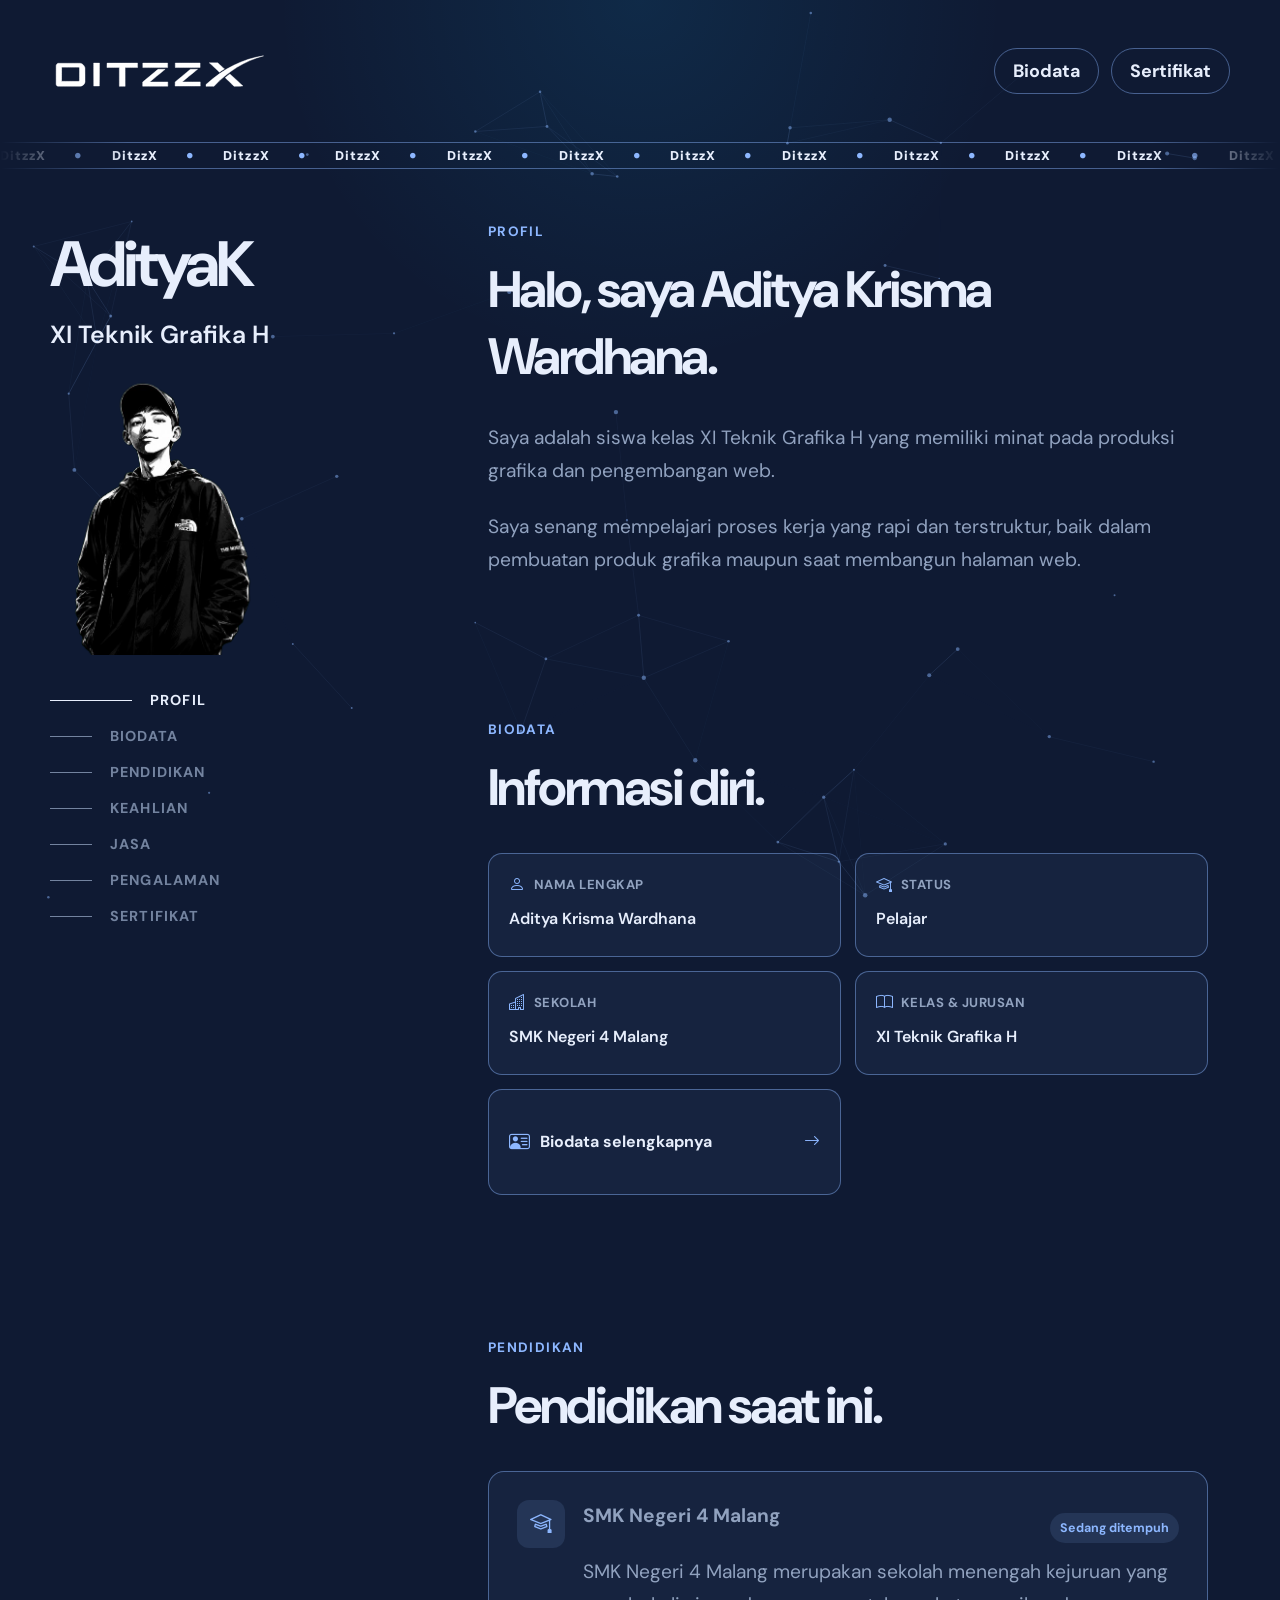
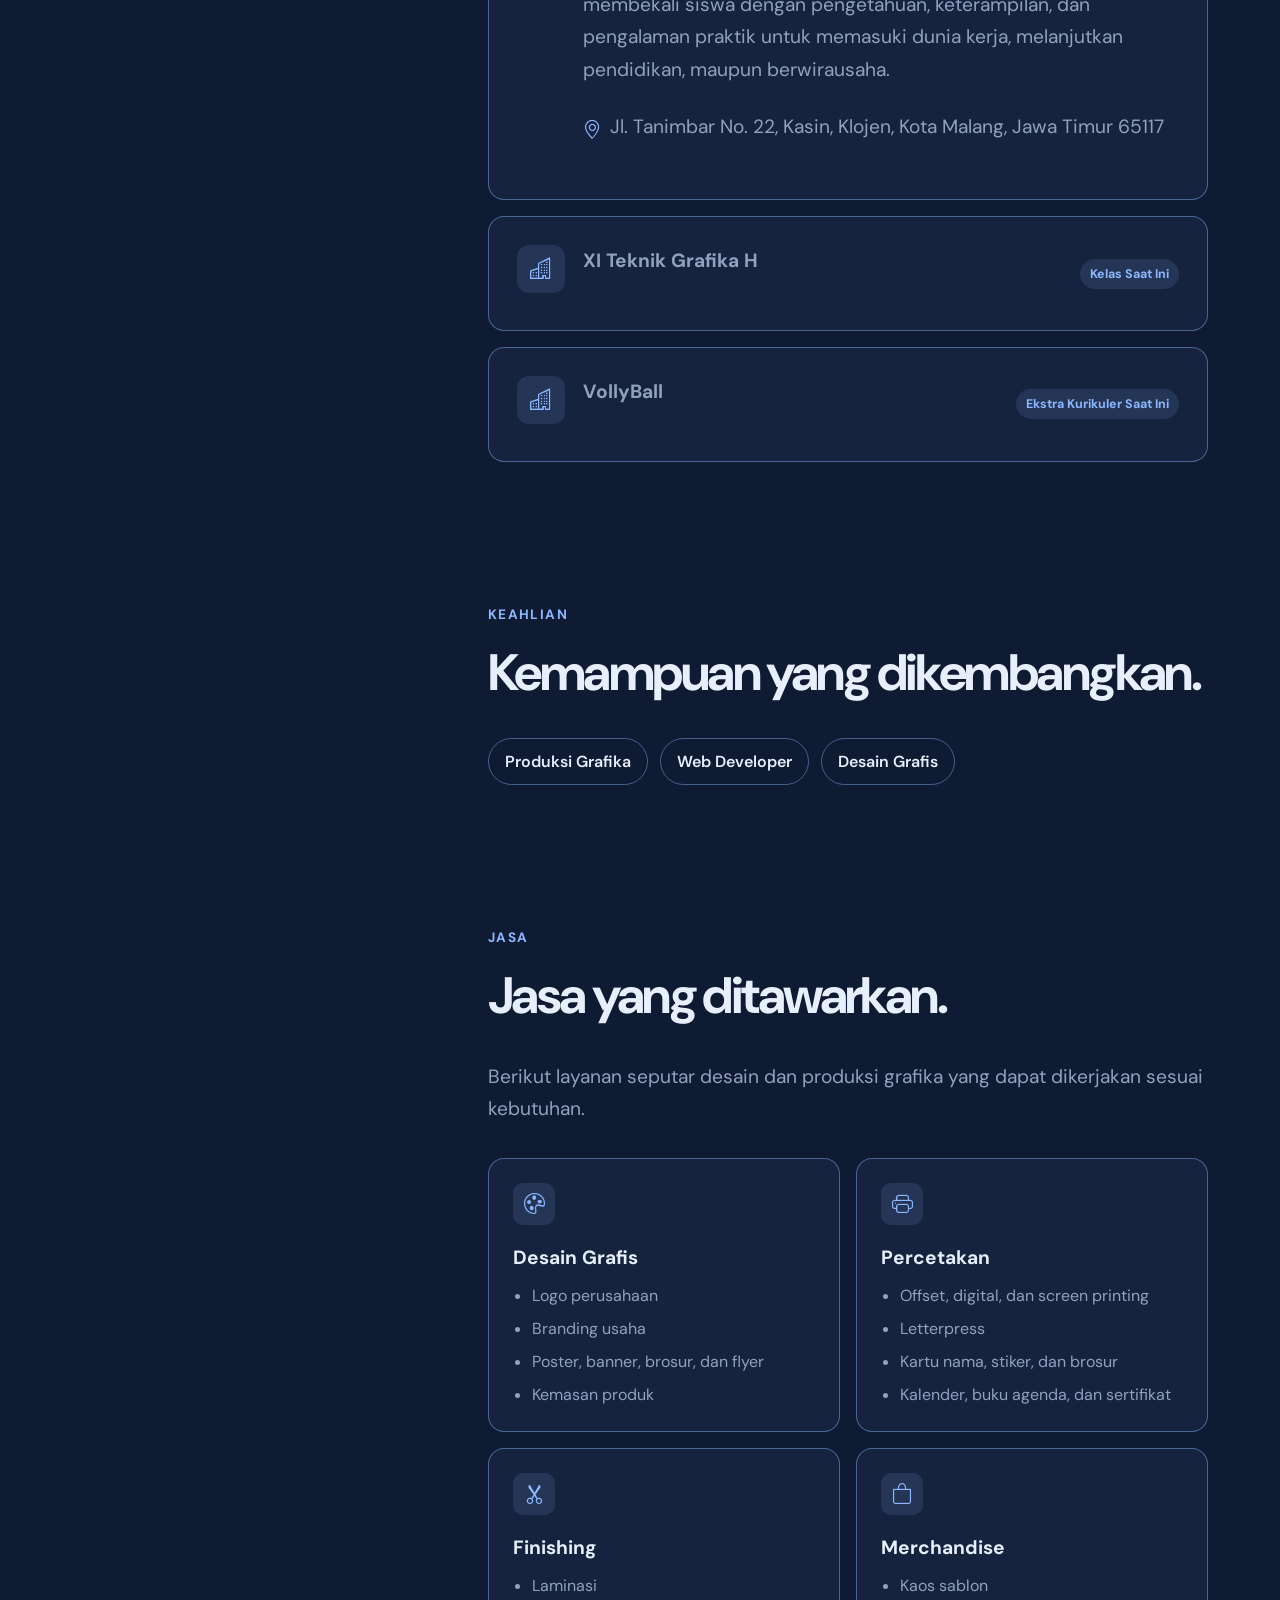
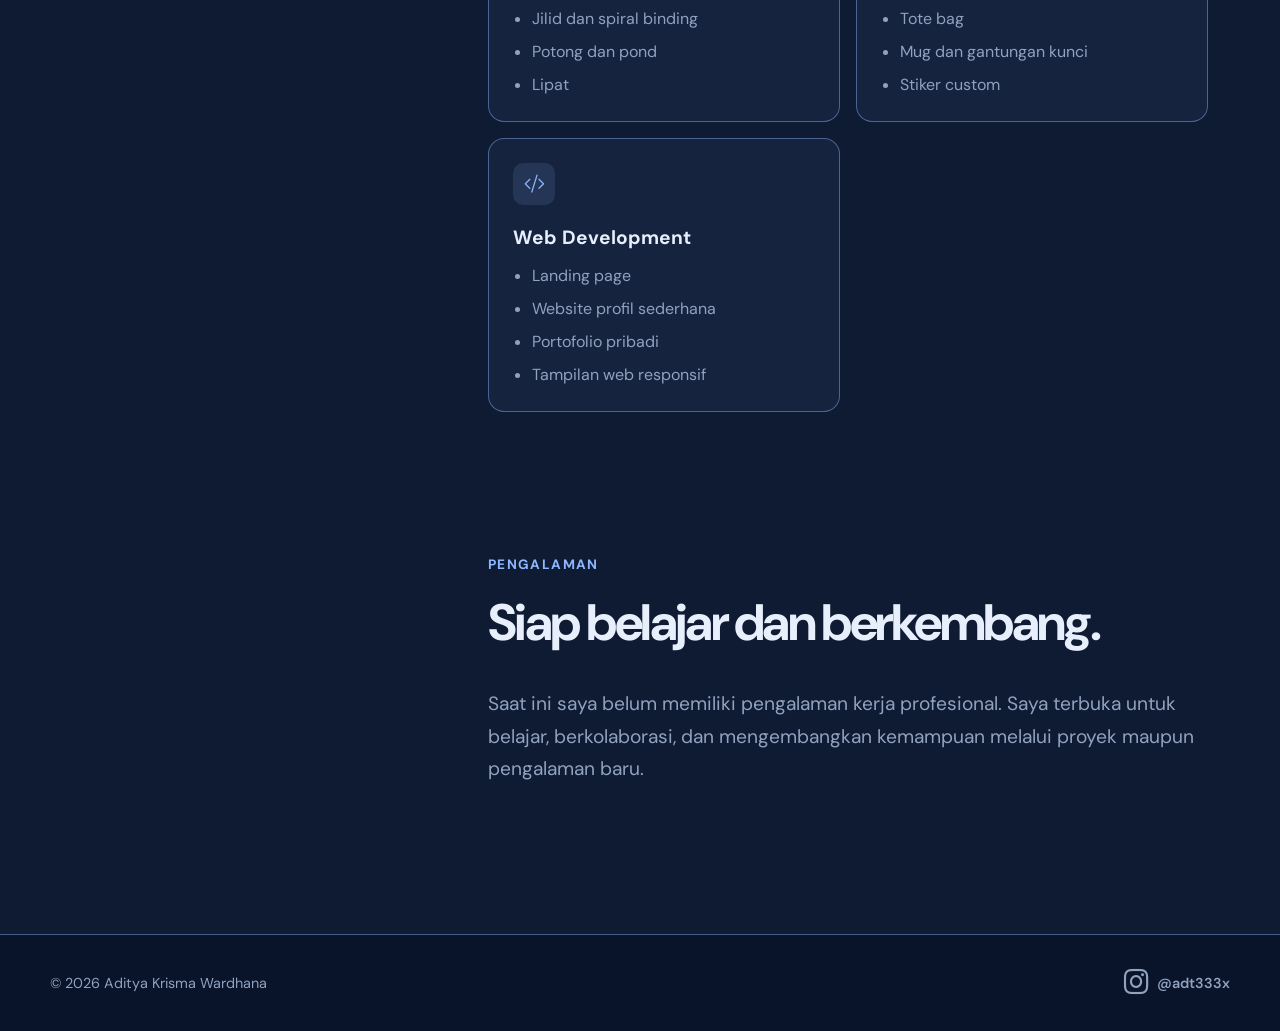
==== index.html @ 6a196bc0 "Add files via upload" ====
<!DOCTYPE html>
<html lang="id">
<head>
    <meta charset="UTF-8">
    <meta name="viewport" content="width=device-width, initial-scale=1.0">
    <meta name="description" content="CV Aditya Krisma Wardhana — Siswa XI Teknik Grafika H">
    <link rel="icon" href="img/XlogoPortofolio.svg">
    <link rel="preconnect" href="https://fonts.googleapis.com">
    <link rel="preconnect" href="https://fonts.gstatic.com" crossorigin>
    <link href="https://fonts.googleapis.com/css2?family=DM+Sans:wght@400;500;600;700&display=swap" rel="stylesheet">
    <link rel="stylesheet" href="https://cdn.jsdelivr.net/npm/bootstrap-icons@1.11.3/font/bootstrap-icons.min.css">
    <link rel="stylesheet" href="style.css">
    <title>CV Aditya Krisma Wardhana</title>
</head>
<body>
    <canvas id="background-nodes" aria-hidden="true"></canvas>
    <header class="navbarcon">
        <a href="#about" aria-label="Ke profil Aditya Krisma Wardhana">
            <img src="img/DitzzXlogoPortofolio.svg" alt="Logo CV Aditya Krisma Wardhana">
        </a>
        <div class="navbar-actions" aria-label="Menu halaman">
            <a class="navbartext" href="biodata.html">Biodata</a>
            <a class="navbartext" href="sertifikat.html">Sertifikat</a>
        </div>
    </header>
    
    <section class="marquee">
        <div class="marquee-track">
            <div class="marquee-group" aria-hidden="true">
                <span>DitzzX</span><span class="marquee-dot">•</span><span>DitzzX</span><span class="marquee-dot">•</span>
                <span>DitzzX</span><span class="marquee-dot">•</span><span>DitzzX</span><span class="marquee-dot">•</span>
                <span>DitzzX</span><span class="marquee-dot">•</span><span>DitzzX</span><span class="marquee-dot">•</span>
                <span>DitzzX</span><span class="marquee-dot">•</span><span>DitzzX</span><span class="marquee-dot">•</span>
                <span>DitzzX</span><span class="marquee-dot">•</span><span>DitzzX</span><span class="marquee-dot">•</span>
                <span>DitzzX</span><span class="marquee-dot">•</span><span>DitzzX</span><span class="marquee-dot">•</span>
                <span>DitzzX</span><span class="marquee-dot">•</span><span>DitzzX</span><span class="marquee-dot">•</span>
                <span>DitzzX</span><span class="marquee-dot">•</span><span>DitzzX</span><span class="marquee-dot">•</span>
                <span>DitzzX</span><span class="marquee-dot">•</span><span>DitzzX</span><span class="marquee-dot">•</span>
                <span>DitzzX</span><span class="marquee-dot">•</span><span>DitzzX</span><span class="marquee-dot">•</span>
            </div>

            <div class="marquee-group" aria-hidden="true">
                <span>DitzzX</span><span class="marquee-dot">•</span><span>DitzzX</span><span class="marquee-dot">•</span>
                <span>DitzzX</span><span class="marquee-dot">•</span><span>DitzzX</span><span class="marquee-dot">•</span>
                <span>DitzzX</span><span class="marquee-dot">•</span><span>DitzzX</span><span class="marquee-dot">•</span>
                <span>DitzzX</span><span class="marquee-dot">•</span><span>DitzzX</span><span class="marquee-dot">•</span>
                <span>DitzzX</span><span class="marquee-dot">•</span><span>DitzzX</span><span class="marquee-dot">•</span>
                <span>DitzzX</span><span class="marquee-dot">•</span><span>DitzzX</span><span class="marquee-dot">•</span>
                <span>DitzzX</span><span class="marquee-dot">•</span><span>DitzzX</span><span class="marquee-dot">•</span>
                <span>DitzzX</span><span class="marquee-dot">•</span><span>DitzzX</span><span class="marquee-dot">•</span>
                <span>DitzzX</span><span class="marquee-dot">•</span><span>DitzzX</span><span class="marquee-dot">•</span>
                <span>DitzzX</span><span class="marquee-dot">•</span><span>DitzzX</span><span class="marquee-dot">•</span>
            </div>
        </div>
    </section>

    <main class="portfolio">
        <aside class="sidebar">
            <div class="intro">
                <h1>AdityaK</h1>
                <p class="role">XI Teknik Grafika H</p>
                <img class="sidebar-image" src="img/Hero.png" alt="Foto ilustrasi Aditya Krisma Wardhana">
            </div>

            <nav class="section-nav" aria-label="Navigasi CV">
                <a class="active" href="#about">Profil</a>
                <a href="#biodata">Biodata</a>
                <a href="#education">Pendidikan</a>
                <a href="#skills">Keahlian</a>
                <a href="#services">Jasa</a>
                <a href="#experience">Pengalaman</a>
                <a href="sertifikat.html">Sertifikat</a>
            </nav>
        </aside>

        <div class="content-column">
            <section class="content" id="about">
                <p class="eyebrow">Profil</p>
                <h2>Halo, saya Aditya Krisma Wardhana.</h2>
                <p>Saya adalah siswa kelas XI Teknik Grafika H yang memiliki minat pada produksi grafika dan pengembangan web.</p>
                <p>Saya senang mempelajari proses kerja yang rapi dan terstruktur, baik dalam pembuatan produk grafika maupun saat membangun halaman web.</p>
            </section>

            <section class="content" id="biodata">
                <p class="eyebrow">Biodata</p>
                <h2>Informasi diri.</h2>
                <dl class="bio-data">
                    <div>
                        <dt><i class="bi bi-person" aria-hidden="true"></i> Nama lengkap</dt>
                        <dd>Aditya Krisma Wardhana</dd>
                    </div>
                    <div>
                        <dt><i class="bi bi-mortarboard" aria-hidden="true"></i> Status</dt>
                        <dd>Pelajar</dd>
                    </div>
                    <div>
                        <dt><i class="bi bi-buildings" aria-hidden="true"></i> Sekolah</dt>
                        <dd>SMK Negeri 4 Malang</dd>
                    </div>
                    <div>
                        <dt><i class="bi bi-book" aria-hidden="true"></i> Kelas &amp; jurusan</dt>
                        <dd>XI Teknik Grafika H</dd>
                    </div>
                    <div>
                        <a class="bio-more" href="biodata.html">
                            <i class="bi bi-person-vcard" aria-hidden="true"></i>
                            Biodata selengkapnya
                            <i class="bi bi-arrow-right" aria-hidden="true"></i>
                        </a>
                    </div>
                </dl>
            </section>

            <section class="content" id="education">
                <p class="eyebrow">Pendidikan</p>
                <h2>Pendidikan saat ini.</h2>
                <div class="education-card">
                    <div class="education-icon" aria-hidden="true"><i class="bi bi-mortarboard"></i></div>
                    <div class="education-detail">
                        <div class="education-heading">
                            <div>
                                <p class="cv-title">SMK Negeri 4 Malang</p>
                            </div>
                            <span class="education-status">Sedang ditempuh</span>
                        </div>
                        <p>SMK Negeri 4 Malang merupakan sekolah menengah kejuruan yang membekali siswa dengan pengetahuan, keterampilan, 
                            dan pengalaman praktik untuk memasuki dunia kerja, melanjutkan pendidikan, maupun berwirausaha.</p>
                        <p class="education-address"><i class="bi bi-geo-alt" aria-hidden="true"></i> Jl. Tanimbar No. 22, Kasin, Klojen, Kota Malang, 
                            Jawa Timur 65117</p>
                    </div>
                </div>
                <div class="education-card">
                    <div class="education-icon" aria-hidden="true"><i class="bi bi-buildings"></i></div>
                    <div class="education-detail">
                        <div class="education-heading">
                            <div>
                                <p class="cv-title">XI Teknik Grafika H</p>
                            </div>
                            <span class="education-status">Kelas Saat Ini</span>
                        </div>                  
                    </div>
                </div>
                <div class="education-card">
                    <div class="education-icon" aria-hidden="true"><i class="bi bi-buildings"></i></div>
                    <div class="education-detail">
                        <div class="education-heading">
                            <div>
                                <p class="cv-title">VollyBall</p>
                            </div>
                            <span class="education-status">Ekstra Kurikuler Saat Ini</span>
                        </div>                  
                    </div>
                </div>
            </section>

            <section class="content" id="skills">
                <p class="eyebrow">Keahlian</p>
                <h2>Kemampuan yang dikembangkan.</h2>
                <ul class="skill-list">
                    <li>Produksi Grafika</li>
                    <li>Web Developer</li>
                    <li>Desain Grafis</li>
                </ul>
            </section>

            <section class="content" id="services">
                <p class="eyebrow">Jasa</p>
                <h2>Jasa yang ditawarkan.</h2>
                <p>Berikut layanan seputar desain dan produksi grafika yang dapat dikerjakan sesuai kebutuhan.</p>

                <div class="service-grid">
                    <article class="service-card">
                        <i class="bi bi-palette" aria-hidden="true"></i>
                        <h3>Desain Grafis</h3>
                        <ul>
                            <li>Logo perusahaan</li>
                            <li>Branding usaha</li>
                            <li>Poster, banner, brosur, dan flyer</li>
                            <li>Kemasan produk</li>
                        </ul>
                    </article>

                    <article class="service-card">
                        <i class="bi bi-printer" aria-hidden="true"></i>
                        <h3>Percetakan</h3>
                        <ul>
                            <li>Offset, digital, dan screen printing</li>
                            <li>Letterpress</li>
                            <li>Kartu nama, stiker, dan brosur</li>
                            <li>Kalender, buku agenda, dan sertifikat</li>
                        </ul>
                    </article>

                    <article class="service-card">
                        <i class="bi bi-scissors" aria-hidden="true"></i>
                        <h3>Finishing</h3>
                        <ul>
                            <li>Laminasi</li>
                            <li>Jilid dan spiral binding</li>
                            <li>Potong dan pond</li>
                            <li>Lipat</li>
                        </ul>
                    </article>

                    <article class="service-card">
                        <i class="bi bi-bag" aria-hidden="true"></i>
                        <h3>Merchandise</h3>
                        <ul>
                            <li>Kaos sablon</li>
                            <li>Tote bag</li>
                            <li>Mug dan gantungan kunci</li>
                            <li>Stiker custom</li>
                        </ul>
                    </article>

                    <article class="service-card">
                        <i class="bi bi-code-slash" aria-hidden="true"></i>
                        <h3>Web Development</h3>
                        <ul>
                            <li>Landing page</li>
                            <li>Website profil sederhana</li>
                            <li>Portofolio pribadi</li>
                            <li>Tampilan web responsif</li>
                        </ul>
                    </article>
                </div>
            </section>

            <section class="content" id="experience">
                <p class="eyebrow">Pengalaman</p>
                <h2>Siap belajar dan berkembang.</h2>
                <p>Saat ini saya belum memiliki pengalaman kerja profesional. Saya terbuka untuk belajar, berkolaborasi, dan mengembangkan kemampuan melalui proyek maupun pengalaman baru.</p>
            </section>
        </div>
    </main>

    <footer class="site-footer">
        <div class="footer-content">
            <p>© 2026 Aditya Krisma Wardhana</p>
            <div class="social-links" aria-label="Media sosial Aditya">
                <a href="https://www.instagram.com/adt333x/" aria-label="Instagram Aditya Krisma Wardhana"><i class="bi bi-instagram" aria-hidden="true"></i><span>@adt333x</span></a>
            </div>
        </div>
    </footer>
    <script src="script.js"></script>
</body>
</html>
---- style.css ----
:root {
    --background: #0f1a33;
    --text: #e7eefc;
    --muted: #91a2bf;
    --accent: #8db7ff;
    --line: rgba(141, 183, 255, 0.45);
    --font: "DM Sans", Arial, sans-serif;
}

* {
    box-sizing: border-box;
}

html {
    scroll-behavior: smooth;
}

body {
    --scroll-y: 0%;

    min-width: 320px;
    margin: 0;
    background:
        radial-gradient(
            520px circle at 50% var(--scroll-y),
            rgba(19, 183, 255, 0.1),
            transparent 70%
        ),
        var(--background);
    background-attachment: fixed;
    color: var(--text);
    font-family: var(--font);
}

#background-nodes {
    position: fixed;
    inset: 0;
    z-index: 0;
    width: 100%;
    height: 100%;
    pointer-events: none;
}

body > :not(#background-nodes) {
    position: relative;
    z-index: 1;
}

/* Layout utama */
.portfolio {
    width: min(1180px, calc(100% - 64px));
    margin: 0 auto;
    display: grid;
    grid-template-columns: minmax(260px, 310px) minmax(0, 1fr);
    gap: clamp(64px, 10vw, 140px);
    align-items: start;
}

/* Navbar */
.navbarcon {
    width: min(1180px, calc(100% - 64px));
    margin: 0 auto;
    padding: clamp(24px, 4vw, 48px) 0;
    display: flex;
    align-items: center;
    justify-content: space-between;
}

.navbarcon img {
    width: clamp(150px, 20vw, 220px);
    display: block;
    filter: brightness(0) invert(1);
}

.navbar-actions {
    display: flex;
    align-items: center;
    gap: 12px;
}

.navbartext {
    color: var(--text);
    text-decoration: none;
    font-family: var(--font);
    font-size: clamp(0.78rem, 2.2vw, 1.12rem);
    font-weight: 700;
    transition: all 0.5s ease;
    padding: 10px 18px;
    border: 1px solid var(--line);
    border-radius: 999px;
}

.navbartext:hover {  
    color: var(--background);
    background-color: var(--text);
}

/* Marque */
.marquee {
    position: relative;
    overflow: hidden;
    border-top: 1px solid var(--line);
    border-bottom: 1px solid var(--line);
    mask-image: linear-gradient(
        to right,
        transparent,
        black 10%,
        black 90%,
        transparent
    );

    -webkit-mask-image: linear-gradient(
        to right,
        transparent,
        black 10%,
        black 90%,
        transparent
    );
}

.marquee-track {
    display: flex;
    width: max-content;
    align-items: center;
    white-space: nowrap;
    animation: marquee-scroll 16s linear infinite;
}

.marquee-group {
    display: flex;
    align-items: center;
    gap: 28px;
    padding-right: 28px;
}

.marquee-track span {
    color: var(--text);
    font-size: clamp(0.1rem, 1vw, 1.35rem);
    font-weight: 900;
    letter-spacing: 0.08em;
}

.marquee-track .marquee-dot {
    color: var(--accent);
    font-size: 1.2em;
}

@keyframes marquee-scroll {
    to {
        transform: translateX(-10%);
    }
}

@media (prefers-reduced-motion: reduce) {
    .marquee-track {
        animation: none;
    }
}

/* Sidebar */
.sidebar {
    position: sticky;
    top: 0;
    min-height: 100vh;
    padding: clamp(36px, 6vh, 72px) 0 48px;
    display: flex;
    flex-direction: column;
}


.intro h1 {
    margin: 0;
    font-size: clamp(2.6rem, 5vw, 4rem);
    letter-spacing: -0.06em;
}


.role {
    margin: 12px 0 22px;
    font-size: clamp(1.2rem, 2vw, 1.55rem);
    font-weight: 600;
}

.tagline {
    max-width: 270px;
    margin: 0;
    color: var(--muted);
    font-size: 1.05rem;
    line-height: 1.65;
}

.sidebar-image {
    display: block;
    width: min(100%, 290px);
    height: clamp(180px, 90vh, 280px);
    margin-top: 24px;
    object-fit: contain;
    object-position: center left;
}

.section-nav {
    display: grid;
    gap: 18px;
    margin-top: 36px;
}

.section-nav a {
    display: flex;
    align-items: center;
    gap: 18px;
    color: #73839f;
    font-size: 0.9rem;
    font-weight: 700;
    letter-spacing: 0.08em;
    text-decoration: none;
    text-transform: uppercase;
    transition: color 180ms ease;
}

.section-nav a::before {
    width: 42px;
    height: 1px;
    background: currentColor;
    content: "";
    transition: width 180ms ease;
}

.section-nav a:hover,
.section-nav .active {
    color: var(--text);
}

.section-nav .active::before,
.section-nav a:hover::before {
    width: 82px;
}

.social-links {
    display: flex;
    gap: 18px;
}

.social-links a {
    color: var(--muted);
    font-size: 1.55rem;
    display: inline-flex;
    align-items: center;
    gap: 8px;
    text-decoration: none;
    transition: color 180ms ease, transform 180ms ease;
}

.social-links span {
    font-size: 0.9rem;
    font-weight: 600;
}

.social-links a:hover {
    color: var(--text);
    transform: translateY(-3px);
}

.content-column {
    min-width: 0;
    padding: clamp(36px, 6vh, 72px) 0 100px;
}

/* Konten */
.content {
    max-width: 720px;
    padding: 0;
    scroll-margin-top: 32px;
}

.content + .content {
    margin-top: clamp(96px, 16vh, 180px);
}

.eyebrow {
    margin: 0 0 16px;
    color: var(--accent);
    font-size: 0.85rem;
    font-weight: 700;
    letter-spacing: 0.1em;
    text-transform: uppercase;
}

.content h2 {
    margin: 0 0 32px;
    font-size: clamp(2rem, 4vw, 3.25rem);
    letter-spacing: -0.05em;
}

.content p:not(.eyebrow) {
    margin: 0 0 24px;
    color: var(--muted);
    font-size: clamp(1rem, 1.5vw, 1.2rem);
    line-height: 1.7;
}

.cv-item {
    padding: 24px;
    border: 1px solid var(--line);
    border-radius: 14px;
    background: rgba(141, 183, 255, 0.06);
}

.cv-item p:last-child {
    margin-bottom: 0;
}

.cv-title {
    color: var(--text);
    font-size: 1.1rem;
    font-weight: 700;
    display: flex;
    align-items: center;
}



.education-card {
    display: flex;
    gap: 18px;
    padding: 28px;
    border: 1px solid var(--line);
    border-radius: 16px;
    background: rgba(141, 183, 255, 0.06);
}

.education-card + .education-card {
    margin-top: 1rem;
}

.education-icon {
    width: 48px;
    height: 48px;
    flex: 0 0 48px;
    display: grid;
    place-items: center;
    border-radius: 12px;
    color: var(--accent);
    background: rgba(141, 183, 255, 0.12);
    font-size: 1.35rem;
}

.education-detail {
    min-width: 0;
    flex: 1;
}

.education-heading {
    display: flex;
    align-items: center;
    justify-content: space-between;
    gap: 16px;
}

.education-major {
    margin: 0;
    color: var(--muted);
    font-weight: 600;
}

.education-status {
    flex: 0 0 auto;
    padding: 7px 10px;
    border-radius: 999px;
    color: var(--accent);
    background: rgba(141, 183, 255, 0.12);
    font-size: 0.78rem;
    font-weight: 700;
}

.education-detail > p {
    margin: 20px 0 0;
    color: var(--muted);
    line-height: 1.7;
}

.education-detail > .education-address {
    display: flex;
    align-items: flex-start;
    gap: 8px;
    margin-top: 16px;
    font-size: 0.94rem;
}

.education-address i {
    margin-top: 4px;
    color: var(--accent);
}

.bio-data {
    display: grid;
    grid-template-columns: repeat(2, minmax(0, 1fr));
    gap: 14px;
    margin: 0;
}

.bio-data > div {
    min-height: 104px;
    padding: 20px;
    border: 1px solid var(--line);
    border-radius: 14px;
    background: rgba(141, 183, 255, 0.06);
}

.bio-data dt {
    display: flex;
    align-items: center;
    gap: 8px;
    color: var(--muted);
    font-size: 0.82rem;
    font-weight: 700;
    letter-spacing: 0.04em;
    text-transform: uppercase;
}

.bio-data dt i {
    color: var(--accent);
    font-size: 1rem;
}

.bio-data dd {
    margin: 12px 0 0;
    color: var(--text);
    font-weight: 600;
    line-height: 1.45;
}

.bio-data a {
    color: var(--text);
    text-decoration-color: var(--accent);
    text-underline-offset: 4px;
}

.bio-more {
    width: 100%;
    min-height: 64px;
    display: flex;
    align-items: center;
    gap: 10px;
    color: var(--text);
    font-weight: 700;
    text-decoration: none;
}

.bio-more i:first-child {
    color: var(--accent);
    font-size: 1.3rem;
}

.bio-more i:last-child {
    margin-left: auto;
    color: var(--accent);
}

.biodata-page {
    width: min(900px, calc(100% - 64px));
    min-height: calc(100vh - 230px);
    margin: clamp(48px, 8vh, 96px) auto;
}

.biodata-page h1 {
    margin: 0 0 20px;
    font-size: clamp(2.2rem, 5vw, 4rem);
    letter-spacing: -0.05em;
}

.biodata-intro {
    margin: 0 0 40px;
    color: var(--muted);
    font-size: 1.1rem;
    line-height: 1.7;
}

.bio-data--full > div {
    min-height: 112px;
}

.skill-list {
    display: flex;
    flex-wrap: wrap;
    gap: 12px;
    padding: 0;
    margin: 0;
    list-style: none;
}

.skill-list li {
    padding: 12px 16px;
    border: 1px solid var(--line);
    border-radius: 999px;
    color: var(--text);
    font-weight: 600;
}

.service-grid {
    display: grid;
    grid-template-columns: repeat(2, minmax(0, 1fr));
    gap: 16px;
    margin-top: 32px;
}

.service-card {
    min-height: 260px;
    padding: 24px;
    border: 1px solid var(--line);
    border-radius: 16px;
    background: rgba(141, 183, 255, 0.06);
}

.service-card > i {
    display: inline-flex;
    align-items: center;
    justify-content: center;
    width: 42px;
    height: 42px;
    border-radius: 10px;
    color: var(--accent);
    background: rgba(141, 183, 255, 0.12);
    font-size: 1.3rem;
}

.service-card h3 {
    margin: 20px 0 14px;
    font-size: 1.2rem;
}

.service-card ul {
    display: grid;
    gap: 9px;
    padding-left: 19px;
    margin: 0;
    color: var(--muted);
    line-height: 1.5;
}

.site-footer {
    margin-top: 24px;
    border-top: 1px solid var(--line);
    background: rgba(4, 12, 30, 0.45);
}

.footer-content {
    width: min(1180px, calc(100% - 64px));
    min-height: 96px;
    margin: 0 auto;
    display: flex;
    align-items: center;
    justify-content: space-between;
    gap: 24px;
}

.footer-content > p {
    margin: 0;
    color: var(--muted);
    font-size: 0.9rem;
}

.certificate-page {
    width: min(720px, calc(100% - 64px));
    min-height: calc(100vh - 230px);
    margin: clamp(48px, 8vh, 96px) auto;
}

.certificate-page h1 {
    margin: 0 0 24px;
    font-size: clamp(2.2rem, 5vw, 4rem);
    letter-spacing: -0.05em;
}

.certificate-intro {
    max-width: 650px;
    margin: 0;
    color: var(--muted);
    font-size: 1.1rem;
    line-height: 1.7;
}

.certificate-empty {
    margin-top: 48px;
    padding: clamp(32px, 7vw, 56px);
    border: 1px dashed var(--line);
    border-radius: 16px;
    text-align: center;
}

.certificate-empty i {
    color: var(--accent);
    font-size: 2.5rem;
}

.certificate-empty h2 {
    margin: 18px 0 12px;
}

.certificate-empty p {
    margin: 0;
    color: var(--muted);
    line-height: 1.6;
}

/* Tampilan mobile */
@media (max-width: 760px) {
    body {
        min-width: 0;
    }

    .navbarcon {
        width: min(100% - 40px, 620px);
        padding: 24px 0;
    }

    .navbarcon img {
        width: 145px;
    }

    .navbar-actions {
        gap: 8px;
    }

    .navbartext {
        padding: 9px 12px;
        font-size: 0.78rem;
    }

    .portfolio {
        width: min(100% - 40px, 620px);
        display: block;
    }

    .sidebar {
        position: static;
        min-height: auto;
        padding: 24px 0 12px;
    }

    .section-nav {
        display: flex;
        flex-wrap: wrap;
        gap: 10px 18px;
        margin-top: 32px;
    }

    .section-nav a::before {
        display: none;
    }

    .social-links {
        margin-top: 0;
    }

    .content-column {
        padding: 64px 0 72px;
    }

    .content + .content {
        margin-top: 84px;
    }

    .bio-data {
        grid-template-columns: 1fr;
    }

    .service-grid {
        grid-template-columns: 1fr;
    }

    .service-card {
        min-height: 0;
    }

    .education-card {
        padding: 22px;
    }

    .education-heading {
        flex-direction: column;
        gap: 12px;
    }

    .footer-content {
        width: min(100% - 40px, 620px);
        min-height: 0;
        padding: 24px 0;
        flex-direction: column;
        align-items: flex-start;
    }

    .certificate-page {
        width: min(100% - 40px, 620px);
        min-height: auto;
        margin: 48px auto 72px;
    }

    .biodata-page {
        width: min(100% - 40px, 620px);
        min-height: auto;
        margin: 48px auto 72px;
    }
}
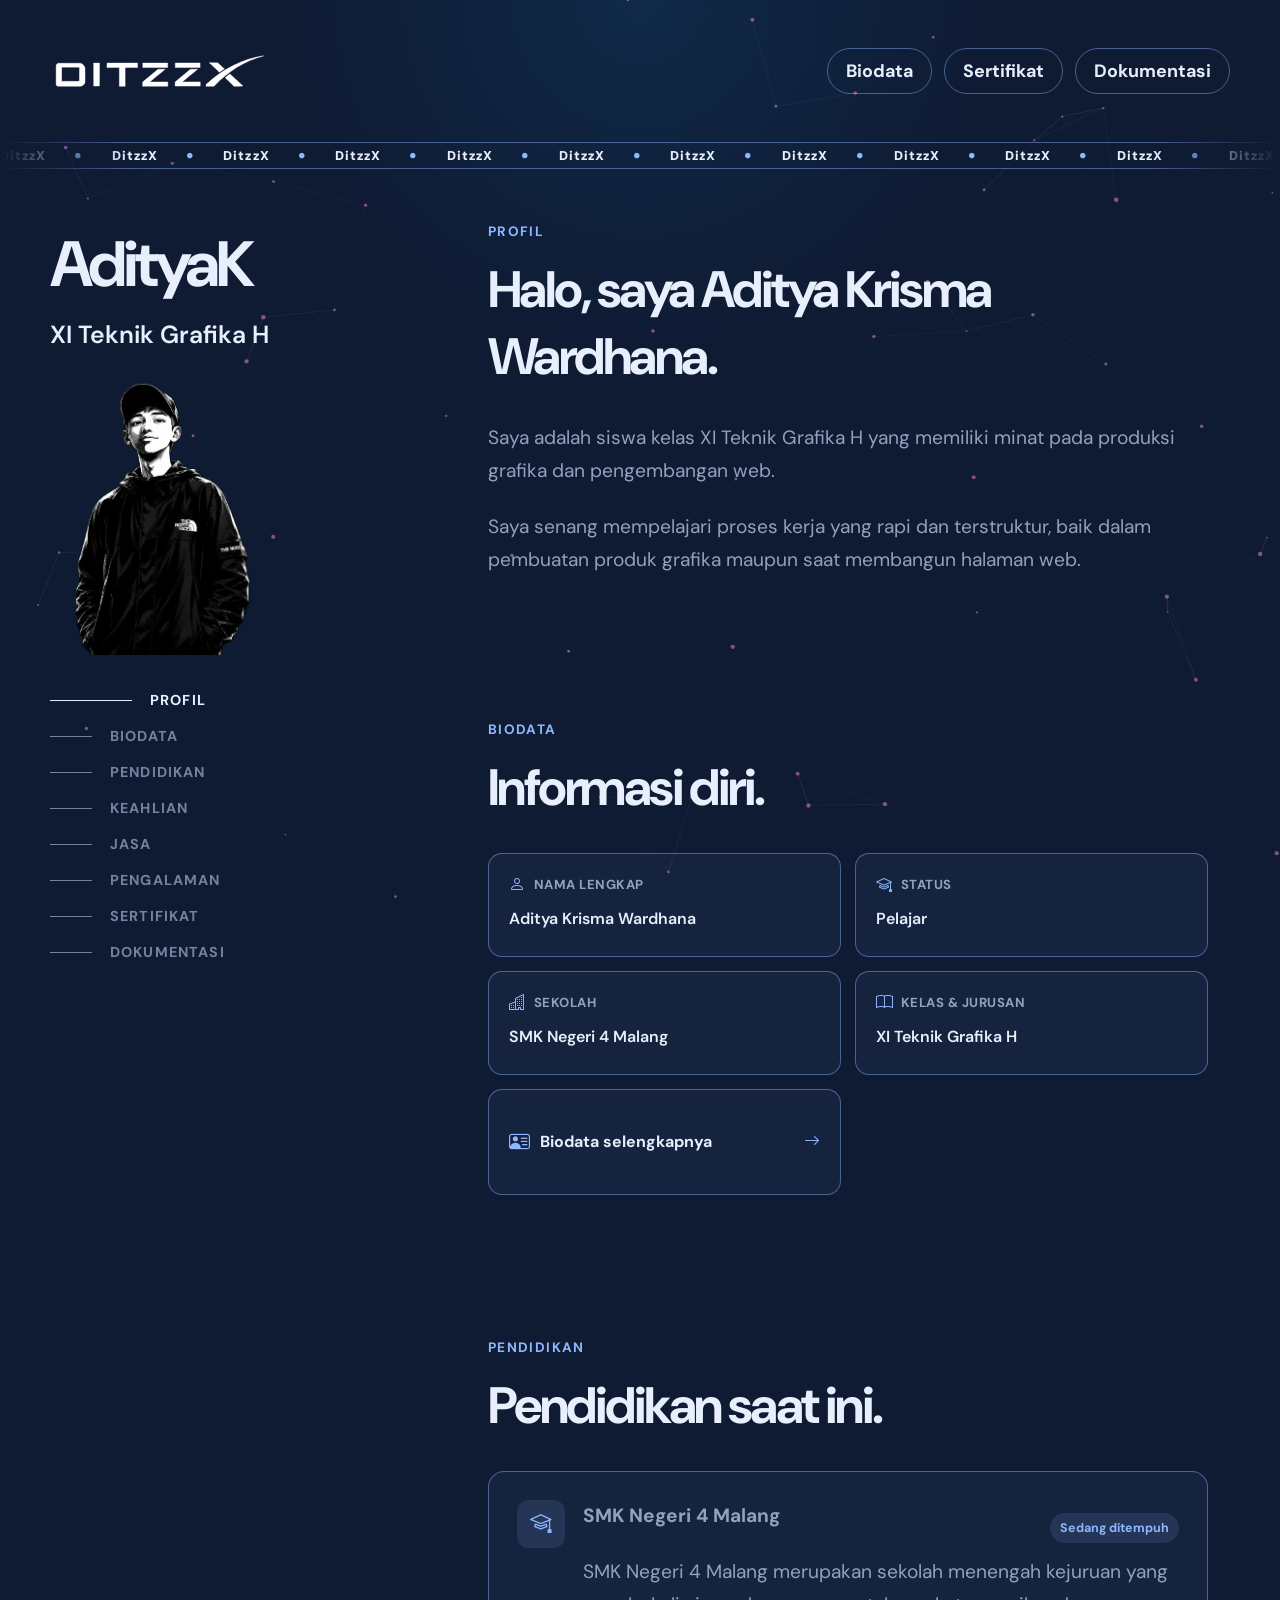
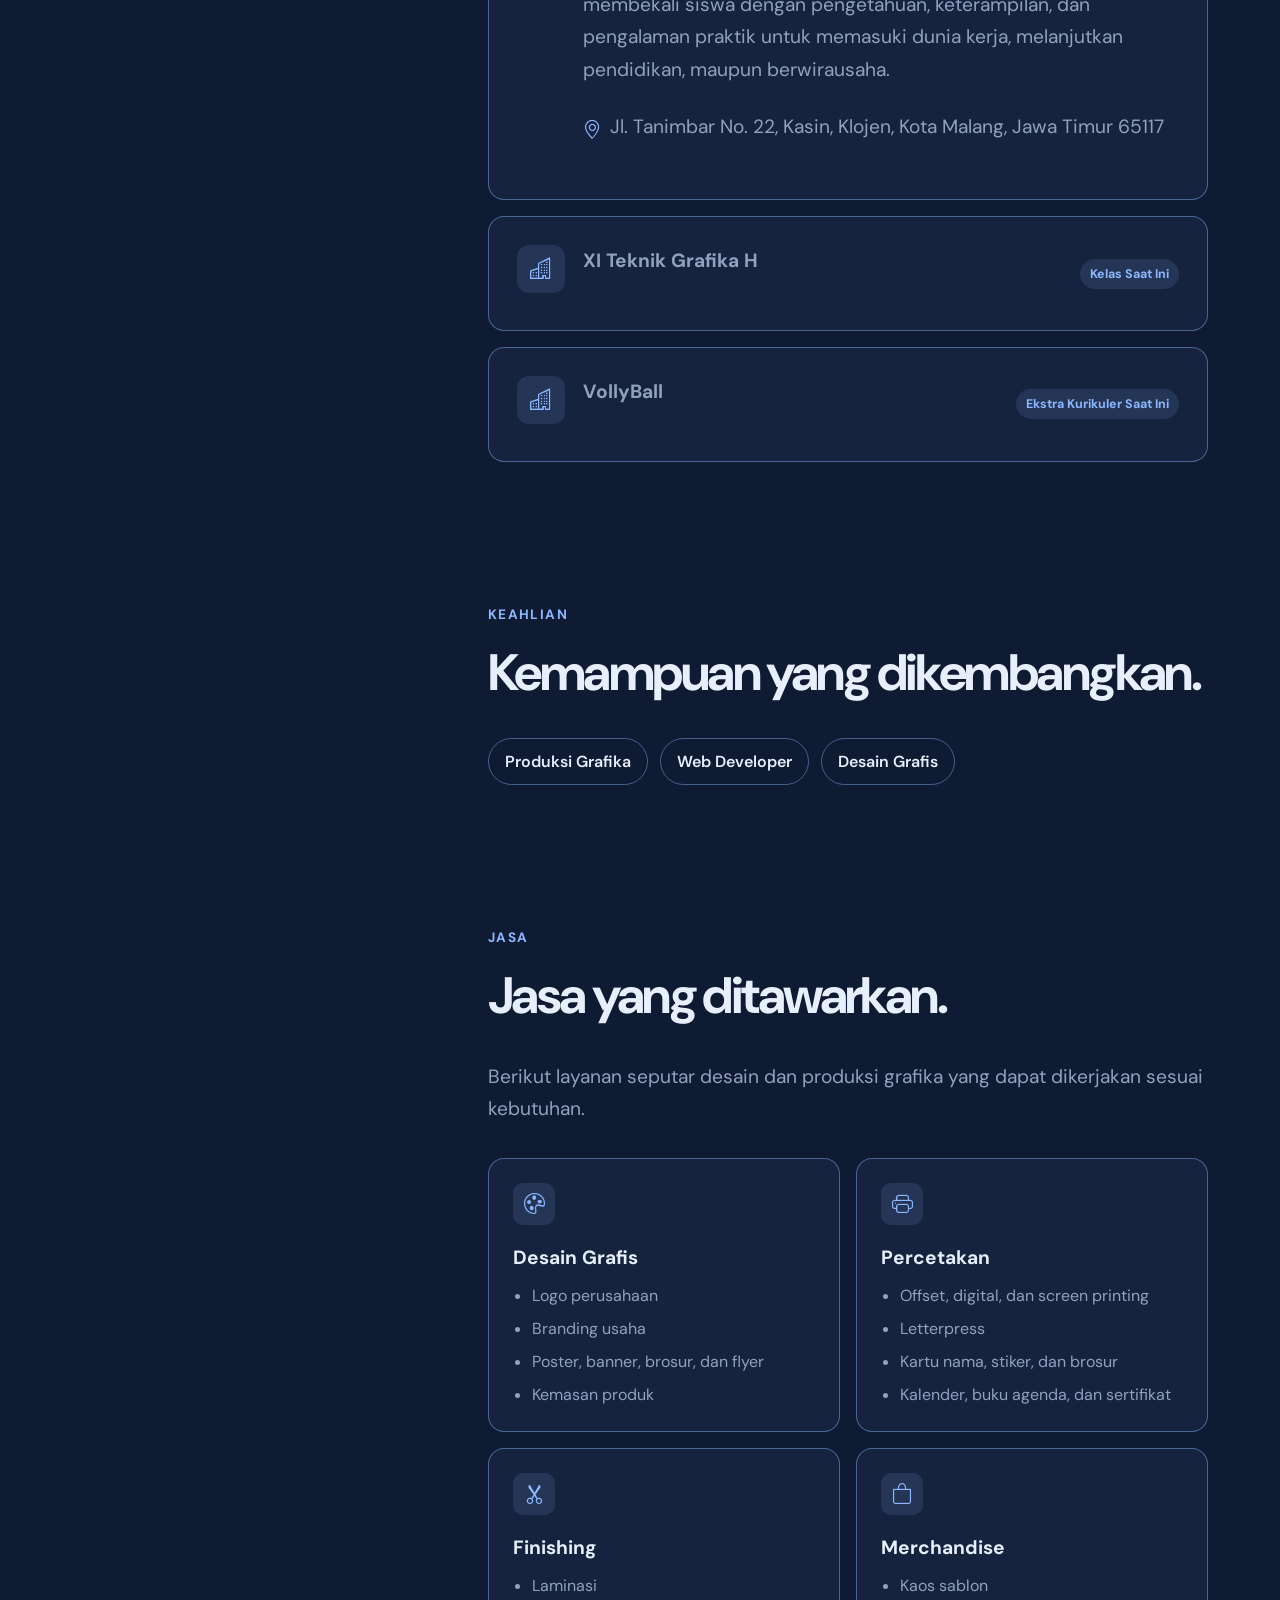
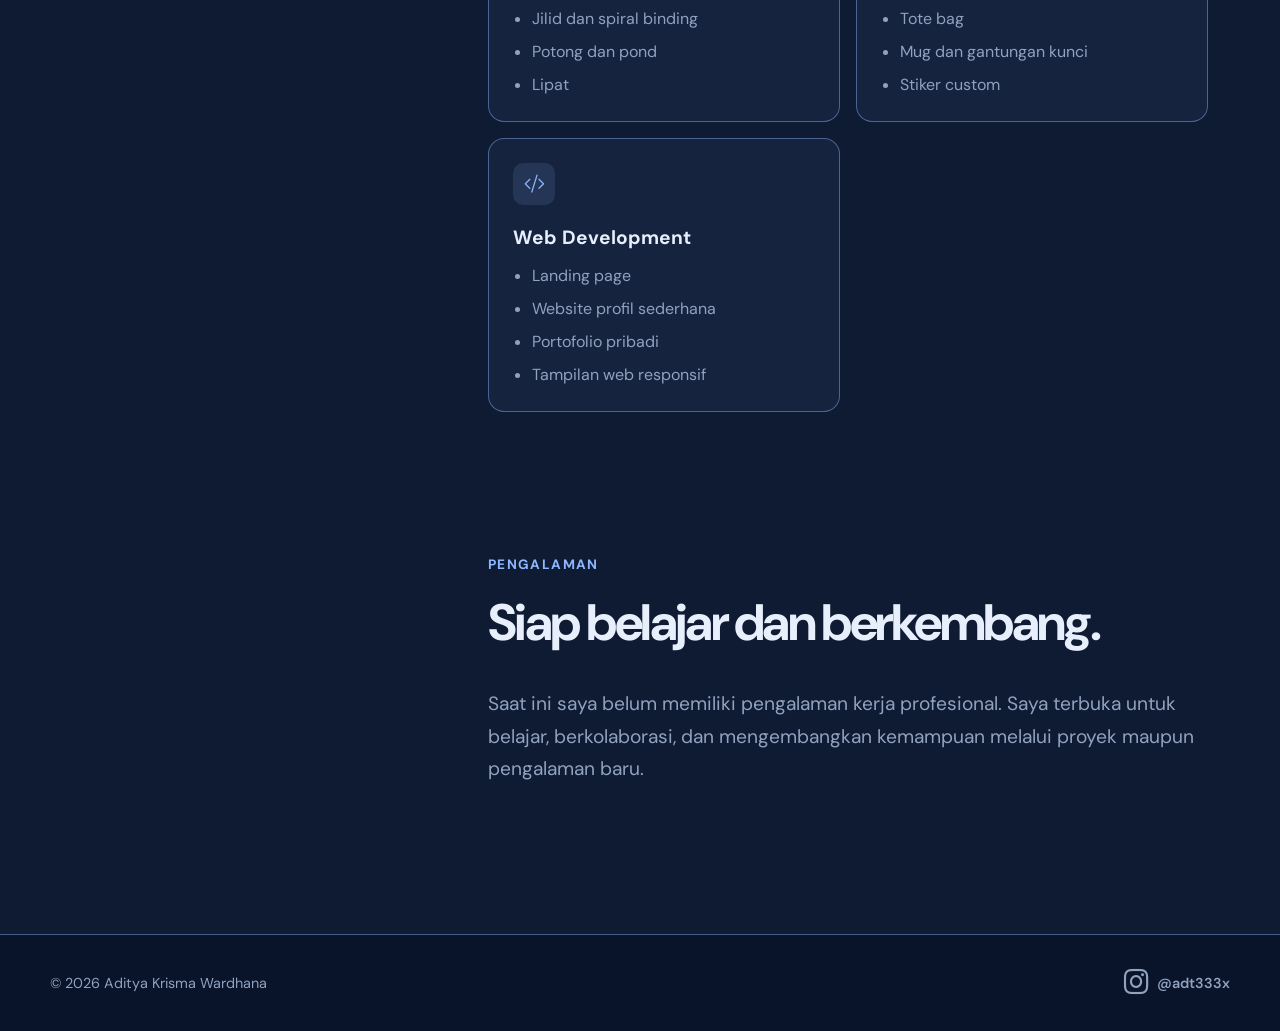
==== commit f35c8894: "Update 140826 CV" ====
--- a/index.html
+++ b/index.html
@@ -21,6 +21,7 @@
         <div class="navbar-actions" aria-label="Menu halaman">
             <a class="navbartext" href="biodata.html">Biodata</a>
             <a class="navbartext" href="sertifikat.html">Sertifikat</a>
+            <a class="navbartext" href="dokumentasi.html">Dokumentasi</a>
         </div>
     </header>
     
@@ -70,6 +71,7 @@
                 <a href="#services">Jasa</a>
                 <a href="#experience">Pengalaman</a>
                 <a href="sertifikat.html">Sertifikat</a>
+                <a href="dokumentasi.html">Dokumentasi</a>
             </nav>
         </aside>
 
--- a/style.css
+++ b/style.css
@@ -602,6 +602,156 @@
     line-height: 1.6;
 }
 
+.documentation-page {
+    width: min(920px, calc(100% - 64px));
+    min-height: calc(100vh - 230px);
+    margin: clamp(48px, 8vh, 96px) auto;
+}
+
+.documentation-page h1 {
+    margin: 0 0 24px;
+    font-size: clamp(2.2rem, 5vw, 4rem);
+    letter-spacing: -0.05em;
+}
+
+.documentation-intro {
+    max-width: 680px;
+    margin: 0;
+    color: var(--muted);
+    font-size: 1.1rem;
+    line-height: 1.7;
+}
+
+.documentation-grid {
+    display: grid;
+    grid-template-columns: repeat(2, minmax(0, 1fr));
+    gap: 16px;
+    margin-top: 48px;
+}
+
+.documentation-card {
+    display: flex;
+    align-items: center;
+    gap: 16px;
+    min-height: 142px;
+    padding: 24px;
+    border: 1px solid var(--line);
+    border-radius: 16px;
+    color: var(--text);
+    background: rgba(141, 183, 255, 0.06);
+    text-decoration: none;
+    transition: transform 180ms ease, background 180ms ease, border-color 180ms ease;
+}
+
+.documentation-card:hover {
+    transform: translateY(-4px);
+    border-color: var(--accent);
+    background: rgba(141, 183, 255, 0.12);
+}
+
+.documentation-card > i:first-child {
+    display: grid;
+    width: 46px;
+    height: 46px;
+    flex: 0 0 46px;
+    place-items: center;
+    border-radius: 12px;
+    color: var(--accent);
+    background: rgba(141, 183, 255, 0.12);
+    font-size: 1.35rem;
+}
+
+.documentation-card__content { display: grid; gap: 6px; }
+.documentation-card strong { font-size: 1.08rem; }
+.documentation-card small { color: var(--muted); line-height: 1.45; }
+.documentation-card > i:last-child { margin-left: auto; color: var(--accent); }
+
+.documentation-detail__layout {
+    display: grid;
+    grid-template-columns: minmax(220px, 320px) minmax(0, 1fr);
+    align-items: center;
+    gap: clamp(32px, 7vw, 80px);
+}
+
+.documentation-media {
+    position: relative;
+    display: grid;
+    place-content: center;
+    gap: 12px;
+    width: 100%;
+    overflow: hidden;
+    border: 1px dashed var(--line);
+    border-radius: 18px;
+    color: var(--accent);
+    background: rgba(141, 183, 255, 0.06);
+    text-align: center;
+}
+
+.documentation-media > i { font-size: 2.5rem; }
+.documentation-media > span { font-size: 0.88rem; font-weight: 700; letter-spacing: 0.06em; text-transform: uppercase; }
+.documentation-media img, .documentation-media video { position: absolute; inset: 0; display: block; width: 100%; height: 100%; object-fit: cover; }
+.documentation-media:has(img) > i, .documentation-media:has(img) > span, .documentation-media:has(video) > i, .documentation-media:has(video) > span { display: none; }
+
+.documentation-media--four-three {
+    aspect-ratio: 4 / 3;
+}
+
+.documentation-media--three-four {
+    aspect-ratio: 3 / 4;
+}
+
+.documentation-detail__content h1 { margin-bottom: 20px; }
+.documentation-detail__content h2 { margin: 0 0 20px; font-size: clamp(1.8rem, 3vw, 2.6rem); letter-spacing: -0.04em; }
+.documentation-detail__content h3 { margin: 0 0 16px; font-size: clamp(1.5rem, 2.5vw, 2rem); letter-spacing: -0.04em; }
+
+.documentation-description {
+    margin-top: 32px;
+    padding-top: 28px;
+    border-top: 1px solid var(--line);
+}
+
+.documentation-description h2 { margin: 0 0 12px; font-size: 1.2rem; }
+.documentation-description h3 { margin: 0 0 12px; font-size: 1.2rem; }
+.documentation-description h4 { margin: 0 0 12px; font-size: 1.1rem; }
+.documentation-description p { margin: 0; color: var(--muted); line-height: 1.7; }
+
+.documentation-steps {
+    margin-top: clamp(48px, 8vw, 96px);
+}
+
+.documentation-steps > h2 { margin: 0 0 32px; font-size: clamp(1.8rem, 3vw, 2.5rem); letter-spacing: -0.04em; }
+.documentation-detail__layout--step { grid-template-columns: minmax(180px, 250px) minmax(0, 1fr); gap: clamp(28px, 5vw, 64px); }
+.documentation-detail__layout--portrait { margin-top: clamp(40px, 6vw, 72px); }
+
+.documentation-gallery {
+    margin-top: clamp(64px, 10vw, 120px);
+    padding-top: clamp(48px, 8vw, 96px);
+    border-top: 1px solid var(--line);
+}
+
+.documentation-detail__layout[id] {
+    scroll-margin-top: 32px;
+}
+
+.documentation-divider {
+    margin: clamp(24px, 5vw, 64px) 0;
+}
+
+.documentation-gallery > h2 {
+    margin: 0 0 16px;
+    font-size: clamp(1.8rem, 3vw, 2.5rem);
+    letter-spacing: -0.04em;
+}
+
+.documentation-gallery__grid {
+    display: grid;
+    grid-template-columns: repeat(4, minmax(0, 1fr));
+    gap: 16px;
+    margin-top: 36px;
+}
+
+.documentation-gallery__grid .documentation-media { width: 100%; }
+
 /* Tampilan mobile */
 @media (max-width: 760px) {
     body {
@@ -700,4 +850,17 @@
         min-height: auto;
         margin: 48px auto 72px;
     }
-}
+
+    .documentation-page {
+        width: min(100% - 40px, 620px);
+        min-height: auto;
+        margin: 48px auto 72px;
+    }
+
+    .documentation-grid { grid-template-columns: 1fr; }
+
+    .documentation-detail__layout { grid-template-columns: 1fr; gap: 36px; }
+    .documentation-media { width: min(100%, 340px); }
+    .documentation-gallery__grid { grid-template-columns: repeat(2, minmax(0, 1fr)); }
+    .documentation-gallery__grid .documentation-media { width: 100%; }
+}
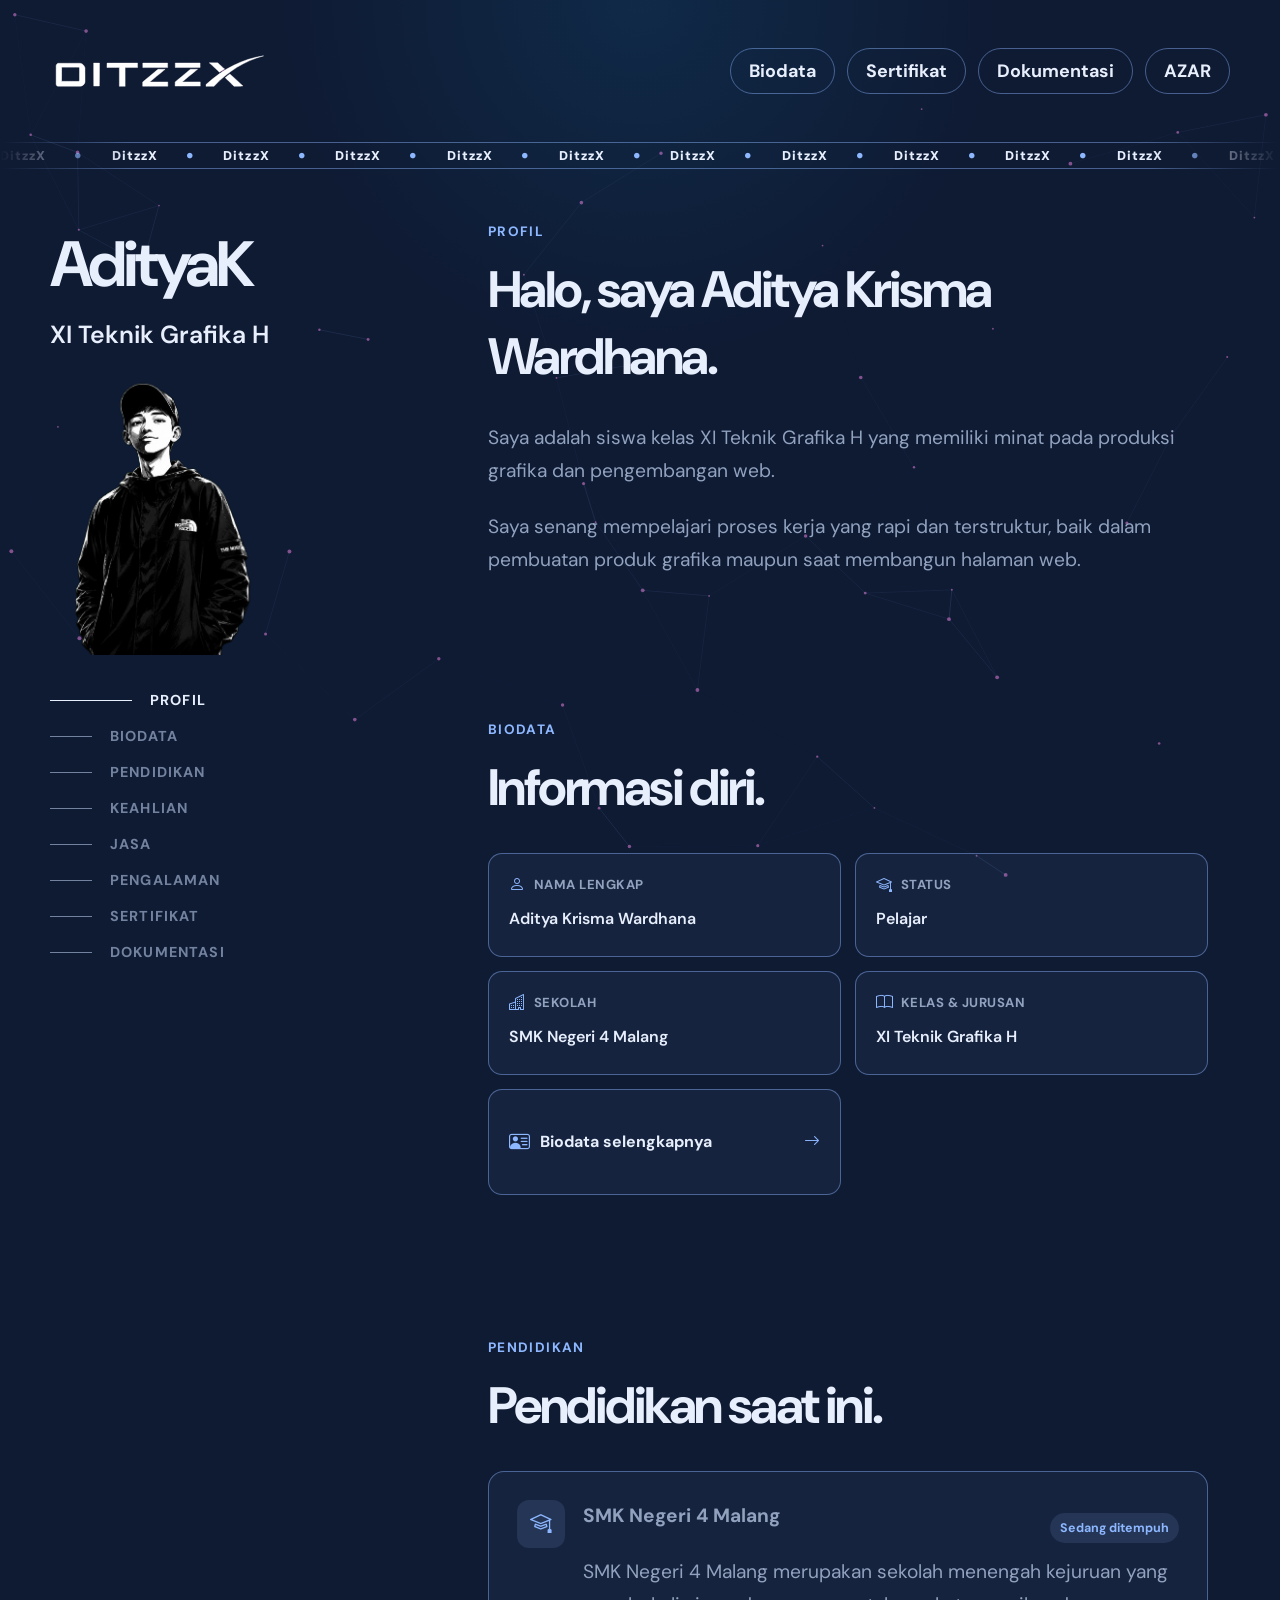
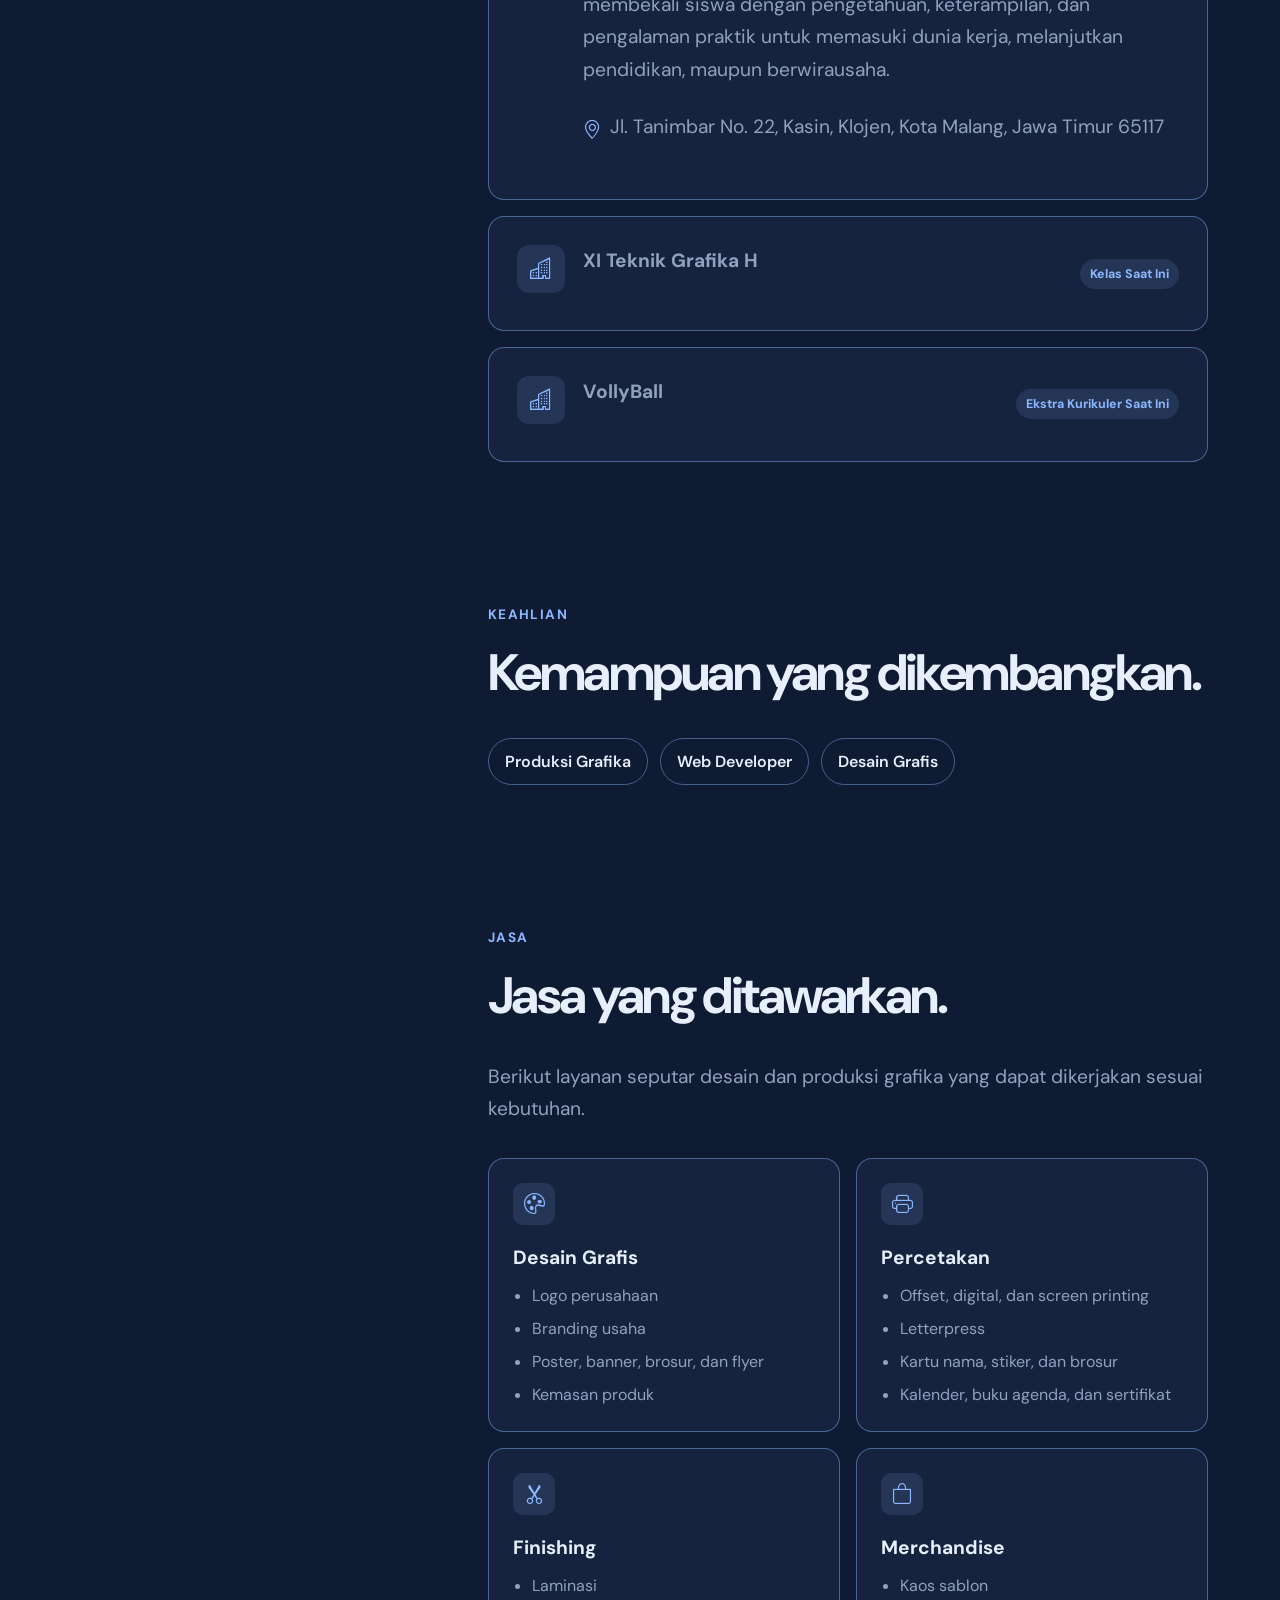
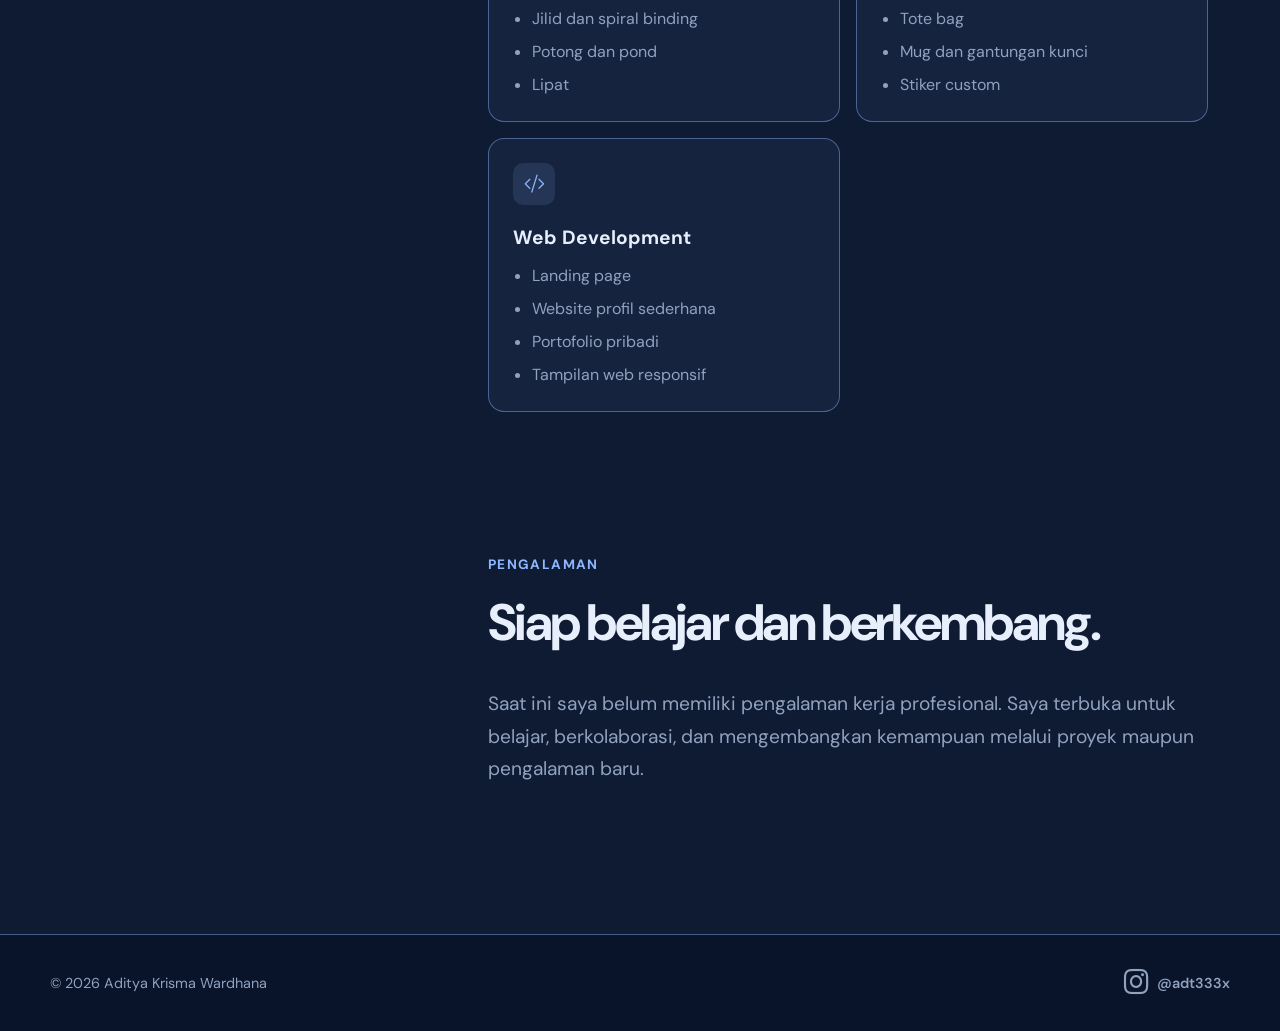
==== commit 1f80a258: "160926" ====
--- a/index.html
+++ b/index.html
@@ -22,6 +22,7 @@
             <a class="navbartext" href="biodata.html">Biodata</a>
             <a class="navbartext" href="sertifikat.html">Sertifikat</a>
             <a class="navbartext" href="dokumentasi.html">Dokumentasi</a>
+            <a class="navbartext" href="azar/index.html" aria-label="Buka website AZAR">AZAR</a>
         </div>
     </header>
     
--- a/style.css
+++ b/style.css
@@ -18,7 +18,7 @@
 body {
     --scroll-y: 0%;
 
-    min-width: 320px;
+    min-width: 0;
     margin: 0;
     background:
         radial-gradient(
@@ -88,6 +88,7 @@
     padding: 10px 18px;
     border: 1px solid var(--line);
     border-radius: 999px;
+    white-space: nowrap;
 }
 
 .navbartext:hover {  
@@ -427,6 +428,7 @@
     color: var(--text);
     font-weight: 600;
     line-height: 1.45;
+    overflow-wrap: anywhere;
 }
 
 .bio-data a {
@@ -596,10 +598,27 @@
     margin: 18px 0 12px;
 }
 
+.certificate-description {
+    max-width: 680px;
+    margin: 0 auto;
+    color: var(--muted);
+    line-height: 1.6;
+}
+
 .certificate-empty p {
     margin: 0;
     color: var(--muted);
     line-height: 1.6;
+}
+
+.certificate-image {
+    display: block;
+    width: 100%;
+    max-width: 680px;
+    height: auto;
+    margin: 0 auto 24px;
+    border: 1px solid var(--line);
+    border-radius: 8px;
 }
 
 .documentation-page {
@@ -754,10 +773,6 @@
 
 /* Tampilan mobile */
 @media (max-width: 760px) {
-    body {
-        min-width: 0;
-    }
-
     .navbarcon {
         width: min(100% - 40px, 620px);
         padding: 24px 0;
@@ -828,6 +843,7 @@
 
     .education-heading {
         flex-direction: column;
+        align-items: flex-start;
         gap: 12px;
     }
 
@@ -860,7 +876,128 @@
     .documentation-grid { grid-template-columns: 1fr; }
 
     .documentation-detail__layout { grid-template-columns: 1fr; gap: 36px; }
-    .documentation-media { width: min(100%, 340px); }
+    .documentation-media { width: min(100%, 340px); margin-inline: auto; }
     .documentation-gallery__grid { grid-template-columns: repeat(2, minmax(0, 1fr)); }
     .documentation-gallery__grid .documentation-media { width: 100%; }
 }
+
+@media (max-width: 560px) {
+    .navbarcon {
+        align-items: flex-start;
+        gap: 18px;
+    }
+
+    .navbar-actions {
+        display: grid;
+        grid-template-columns: repeat(3, minmax(0, 1fr));
+        width: 100%;
+        gap: 8px;
+    }
+
+    .navbar-actions .navbartext {
+        display: flex;
+        min-width: 0;
+        justify-content: center;
+        padding: 10px 6px;
+        font-size: 0.72rem;
+        text-align: center;
+    }
+
+    .sidebar-image {
+        width: min(100%, 250px);
+        height: 210px;
+    }
+
+    .content-column {
+        padding-top: 48px;
+    }
+
+    .content + .content {
+        margin-top: 64px;
+    }
+
+    .content h2,
+    .certificate-page h1,
+    .documentation-page h1,
+    .biodata-page h1 {
+        font-size: clamp(1.9rem, 10vw, 2.5rem);
+    }
+
+    .education-card,
+    .cv-item,
+    .service-card,
+    .bio-data > div {
+        padding: 18px;
+    }
+
+    .certificate-empty {
+        margin-top: 32px;
+        padding: 20px;
+    }
+
+    .documentation-card {
+        min-height: 0;
+        padding: 20px;
+    }
+
+    .documentation-detail__layout {
+        gap: 28px;
+    }
+
+    .documentation-description {
+        margin-top: 24px;
+        padding-top: 22px;
+    }
+}
+
+@media (max-width: 380px) {
+    .navbarcon {
+        align-items: flex-start;
+        gap: 12px;
+    }
+
+    .navbarcon img {
+        width: 120px;
+    }
+
+    .navbartext {
+        padding: 8px 10px;
+        font-size: 0.72rem;
+    }
+
+    .documentation-page {
+        width: calc(100% - 32px);
+        margin: 36px auto 56px;
+    }
+
+    .documentation-gallery__grid {
+        grid-template-columns: 1fr;
+    }
+
+    .portfolio,
+    .navbarcon,
+    .footer-content,
+    .certificate-page,
+    .biodata-page,
+    .documentation-page {
+        width: calc(100% - 32px);
+    }
+
+    .navbar-actions .navbartext {
+        padding: 9px 4px;
+        font-size: 0.66rem;
+    }
+
+    .education-card {
+        flex-direction: column;
+        gap: 14px;
+    }
+
+    .documentation-card {
+        align-items: flex-start;
+    }
+
+    .documentation-card > i:last-child {
+        display: none;
+    }
+}
